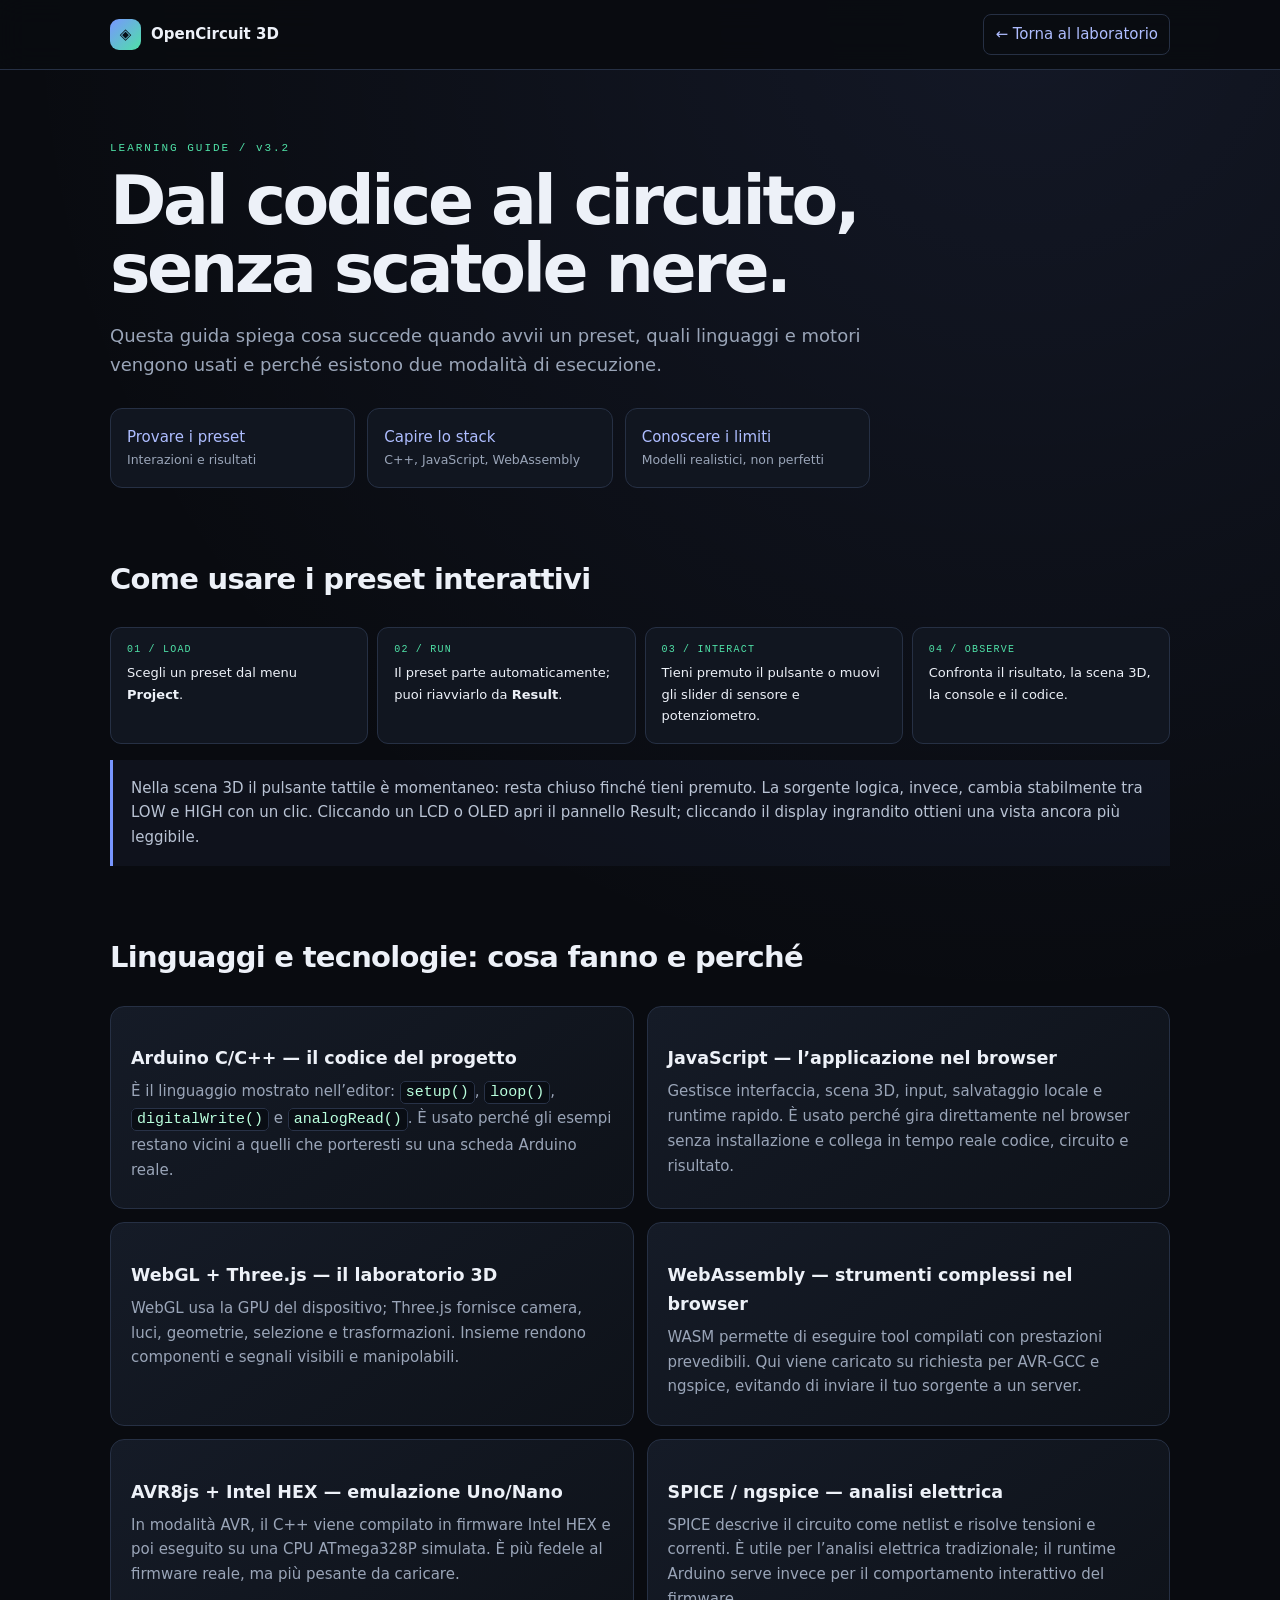
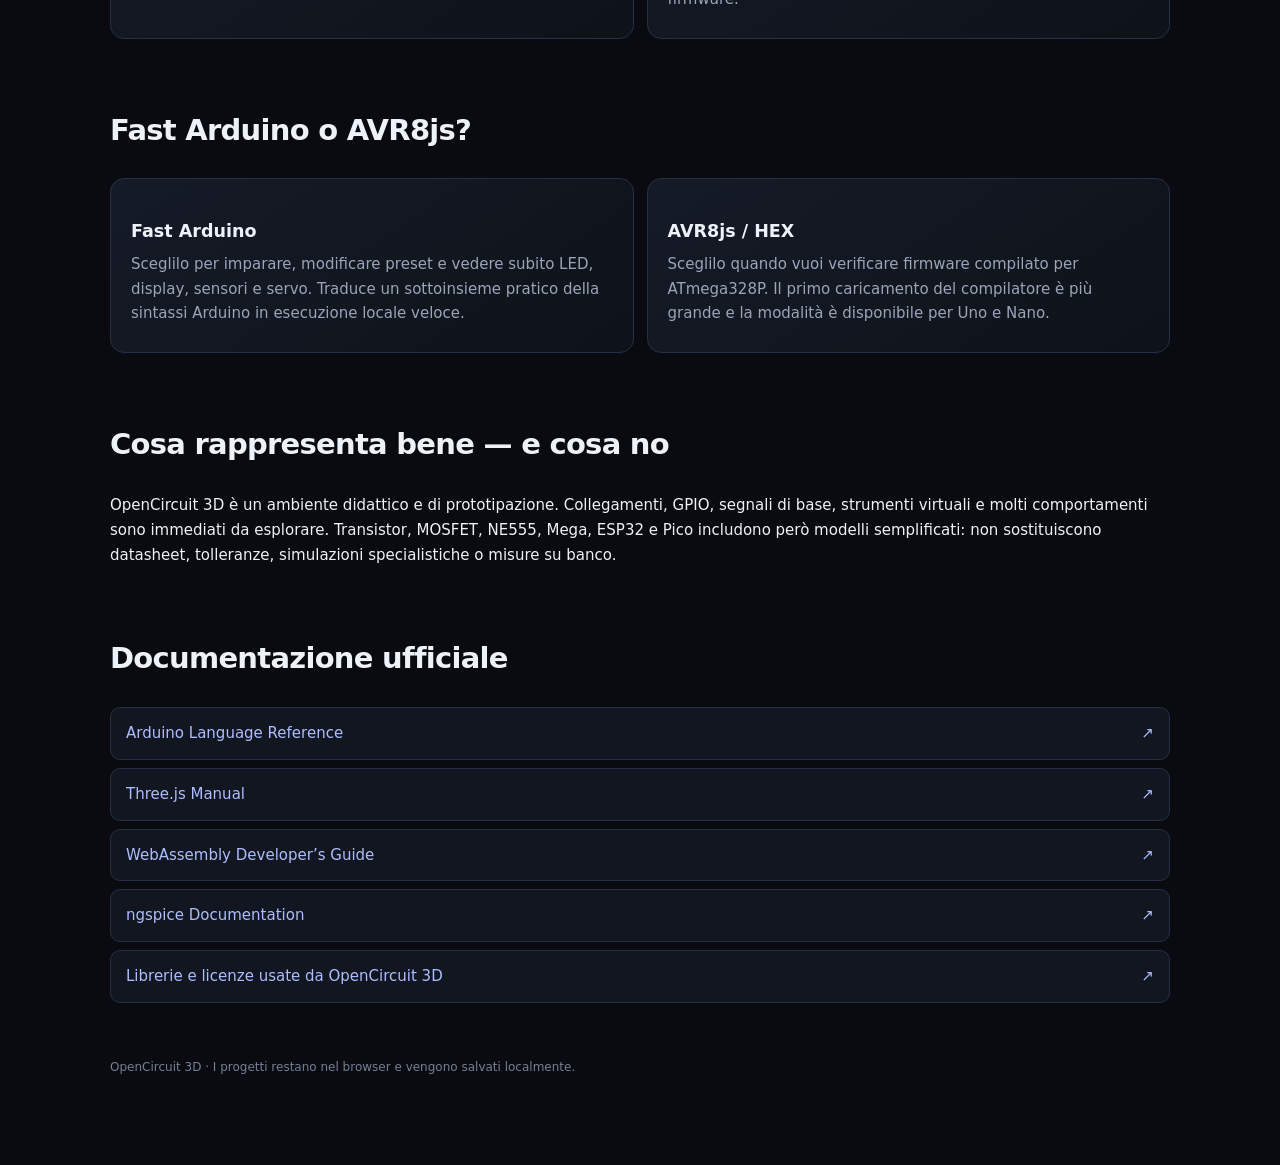
==== guide.html @ 441a242d "ux e ui imrov" ====
<!doctype html>
<html lang="it">
<head>
<meta charset="utf-8">
<meta name="viewport" content="width=device-width,initial-scale=1">
<meta name="theme-color" content="#090b10">
<title>Guida — OpenCircuit 3D</title>
<style>
:root{color-scheme:dark;--bg:#090b10;--panel:#111620;--border:#263044;--text:#edf1f8;--muted:#9aa5b8;--accent:#7896ff;--green:#4fe1a7}*{box-sizing:border-box}html{scroll-behavior:smooth}body{margin:0;background:radial-gradient(circle at 80% 0,#7896ff18,transparent 34%),var(--bg);color:var(--text);font:15px/1.65 Inter,ui-sans-serif,system-ui,-apple-system,Segoe UI,sans-serif}a{color:#aebdff}header{position:sticky;top:0;z-index:5;display:flex;align-items:center;justify-content:space-between;gap:20px;padding:14px max(22px,calc((100vw - 1060px)/2));border-bottom:1px solid var(--border);background:#090b10e8;backdrop-filter:blur(14px)}.brand{display:flex;align-items:center;gap:10px;color:var(--text);text-decoration:none;font-weight:750}.mark{display:grid;place-items:center;width:31px;height:31px;border-radius:9px;background:linear-gradient(135deg,var(--accent),var(--green));color:#071019}.back{padding:7px 11px;border:1px solid var(--border);border-radius:8px;text-decoration:none}main{width:min(1060px,calc(100% - 40px));margin:auto;padding:72px 0 90px}.hero{max-width:760px;margin-bottom:62px}.eyebrow{color:var(--green);font:11px ui-monospace,monospace;letter-spacing:.18em}.hero h1{margin:13px 0 18px;font-size:clamp(36px,7vw,68px);line-height:1;letter-spacing:-.05em}.hero p{color:var(--muted);font-size:18px}.quick{display:grid;grid-template-columns:repeat(3,1fr);gap:12px;margin-top:28px}.quick a{padding:16px;border:1px solid var(--border);border-radius:12px;background:#111620;text-decoration:none}.quick small{display:block;color:var(--muted)}section{scroll-margin-top:80px;margin-top:68px}h2{font-size:29px;letter-spacing:-.025em}h3{margin-bottom:5px}.grid{display:grid;grid-template-columns:repeat(2,1fr);gap:13px}.card{padding:20px;border:1px solid var(--border);border-radius:14px;background:linear-gradient(145deg,#151b27,#0e1219)}.card p{margin:6px 0;color:var(--muted)}code{padding:2px 5px;border:1px solid #283247;border-radius:5px;background:#090d14;color:#b9ffdd}.flow{display:grid;grid-template-columns:repeat(4,1fr);gap:9px}.step{position:relative;padding:16px;border:1px solid var(--border);border-radius:11px;background:var(--panel)}.step b{display:block;color:var(--green);font:10px ui-monospace,monospace;letter-spacing:.12em}.step span{display:block;margin-top:7px;font-size:13px}.note{margin-top:16px;padding:16px 18px;border-left:3px solid var(--accent);background:#7896ff0d;color:#b9c3d4}.docs{display:grid;gap:8px}.docs a{display:flex;justify-content:space-between;gap:16px;padding:13px 15px;border:1px solid var(--border);border-radius:10px;background:var(--panel);text-decoration:none}.docs a::after{content:"↗"}footer{padding-top:55px;color:#738096;font-size:12px}@media(max-width:760px){main{padding-top:45px}.quick,.grid,.flow{grid-template-columns:1fr}.hero p{font-size:16px}header{padding:12px 18px}}
</style>
</head>
<body>
<header><a class="brand" href="./index.html"><span class="mark">◈</span>OpenCircuit 3D</a><a class="back" href="./index.html">← Torna al laboratorio</a></header>
<main>
 <div class="hero"><div class="eyebrow">LEARNING GUIDE / v3.2</div><h1>Dal codice al circuito, senza scatole nere.</h1><p>Questa guida spiega cosa succede quando avvii un preset, quali linguaggi e motori vengono usati e perché esistono due modalità di esecuzione.</p><div class="quick"><a href="#presets">Provare i preset<small>Interazioni e risultati</small></a><a href="#stack">Capire lo stack<small>C++, JavaScript, WebAssembly</small></a><a href="#limiti">Conoscere i limiti<small>Modelli realistici, non perfetti</small></a></div></div>

 <section id="presets"><h2>Come usare i preset interattivi</h2><div class="flow"><div class="step"><b>01 / LOAD</b><span>Scegli un preset dal menu <strong>Project</strong>.</span></div><div class="step"><b>02 / RUN</b><span>Il preset parte automaticamente; puoi riavviarlo da <strong>Result</strong>.</span></div><div class="step"><b>03 / INTERACT</b><span>Tieni premuto il pulsante o muovi gli slider di sensore e potenziometro.</span></div><div class="step"><b>04 / OBSERVE</b><span>Confronta il risultato, la scena 3D, la console e il codice.</span></div></div><div class="note">Nella scena 3D il pulsante tattile è momentaneo: resta chiuso finché tieni premuto. La sorgente logica, invece, cambia stabilmente tra LOW e HIGH con un clic. Cliccando un LCD o OLED apri il pannello Result; cliccando il display ingrandito ottieni una vista ancora più leggibile.</div></section>

 <section id="stack"><h2>Linguaggi e tecnologie: cosa fanno e perché</h2><div class="grid">
  <article class="card"><h3>Arduino C/C++ — il codice del progetto</h3><p>È il linguaggio mostrato nell’editor: <code>setup()</code>, <code>loop()</code>, <code>digitalWrite()</code> e <code>analogRead()</code>. È usato perché gli esempi restano vicini a quelli che porteresti su una scheda Arduino reale.</p></article>
  <article class="card"><h3>JavaScript — l’applicazione nel browser</h3><p>Gestisce interfaccia, scena 3D, input, salvataggio locale e runtime rapido. È usato perché gira direttamente nel browser senza installazione e collega in tempo reale codice, circuito e risultato.</p></article>
  <article class="card"><h3>WebGL + Three.js — il laboratorio 3D</h3><p>WebGL usa la GPU del dispositivo; Three.js fornisce camera, luci, geometrie, selezione e trasformazioni. Insieme rendono componenti e segnali visibili e manipolabili.</p></article>
  <article class="card"><h3>WebAssembly — strumenti complessi nel browser</h3><p>WASM permette di eseguire tool compilati con prestazioni prevedibili. Qui viene caricato su richiesta per AVR-GCC e ngspice, evitando di inviare il tuo sorgente a un server.</p></article>
  <article class="card"><h3>AVR8js + Intel HEX — emulazione Uno/Nano</h3><p>In modalità AVR, il C++ viene compilato in firmware Intel HEX e poi eseguito su una CPU ATmega328P simulata. È più fedele al firmware reale, ma più pesante da caricare.</p></article>
  <article class="card"><h3>SPICE / ngspice — analisi elettrica</h3><p>SPICE descrive il circuito come netlist e risolve tensioni e correnti. È utile per l’analisi elettrica tradizionale; il runtime Arduino serve invece per il comportamento interattivo del firmware.</p></article>
 </div></section>

 <section><h2>Fast Arduino o AVR8js?</h2><div class="grid"><article class="card"><h3>Fast Arduino</h3><p>Sceglilo per imparare, modificare preset e vedere subito LED, display, sensori e servo. Traduce un sottoinsieme pratico della sintassi Arduino in esecuzione locale veloce.</p></article><article class="card"><h3>AVR8js / HEX</h3><p>Sceglilo quando vuoi verificare firmware compilato per ATmega328P. Il primo caricamento del compilatore è più grande e la modalità è disponibile per Uno e Nano.</p></article></div></section>

 <section id="limiti"><h2>Cosa rappresenta bene — e cosa no</h2><p>OpenCircuit 3D è un ambiente didattico e di prototipazione. Collegamenti, GPIO, segnali di base, strumenti virtuali e molti comportamenti sono immediati da esplorare. Transistor, MOSFET, NE555, Mega, ESP32 e Pico includono però modelli semplificati: non sostituiscono datasheet, tolleranze, simulazioni specialistiche o misure su banco.</p></section>

 <section><h2>Documentazione ufficiale</h2><div class="docs"><a href="https://docs.arduino.cc/language-reference/" target="_blank" rel="noopener">Arduino Language Reference</a><a href="https://threejs.org/manual/" target="_blank" rel="noopener">Three.js Manual</a><a href="https://webassembly.org/getting-started/developers-guide/" target="_blank" rel="noopener">WebAssembly Developer’s Guide</a><a href="https://ngspice.sourceforge.io/docs.html" target="_blank" rel="noopener">ngspice Documentation</a><a href="./THIRD_PARTY.md" target="_blank" rel="noopener">Librerie e licenze usate da OpenCircuit 3D</a></div></section>
 <footer>OpenCircuit 3D · I progetti restano nel browser e vengono salvati localmente.</footer>
</main>
</body>
</html>
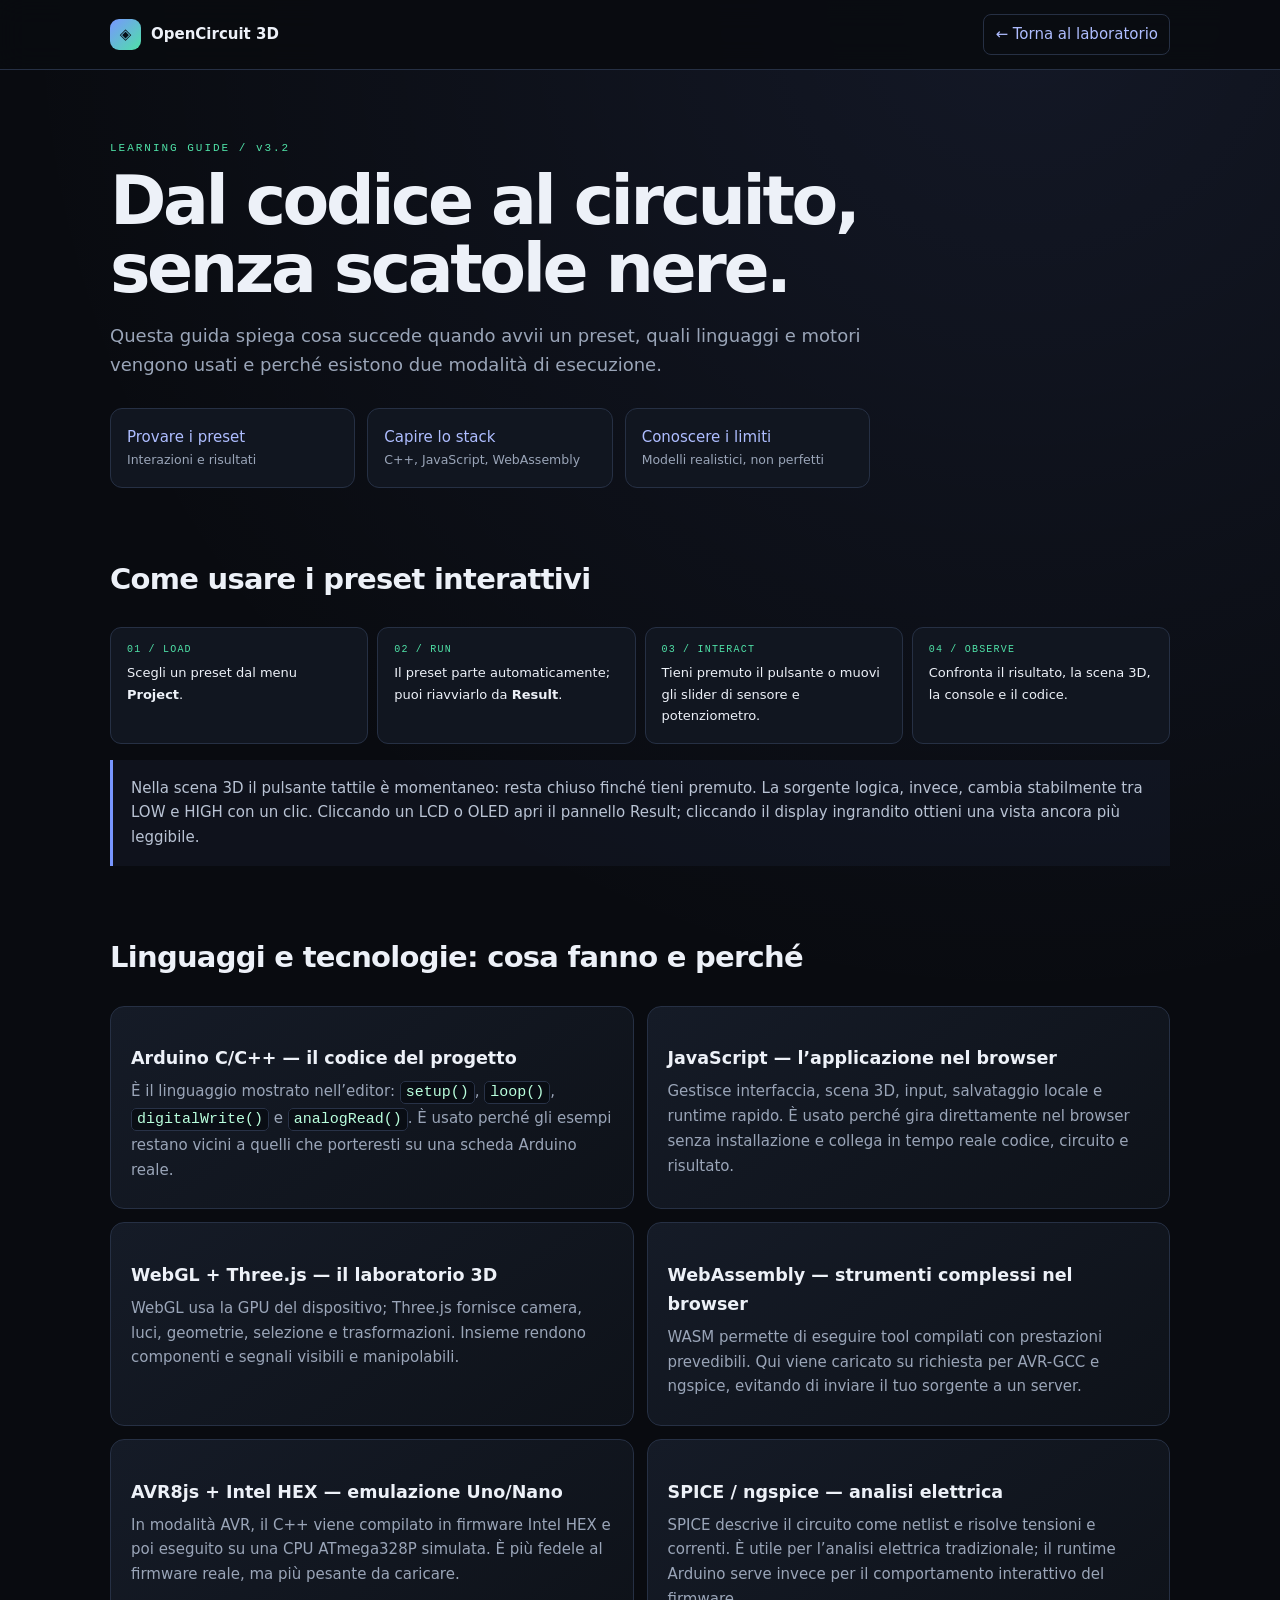
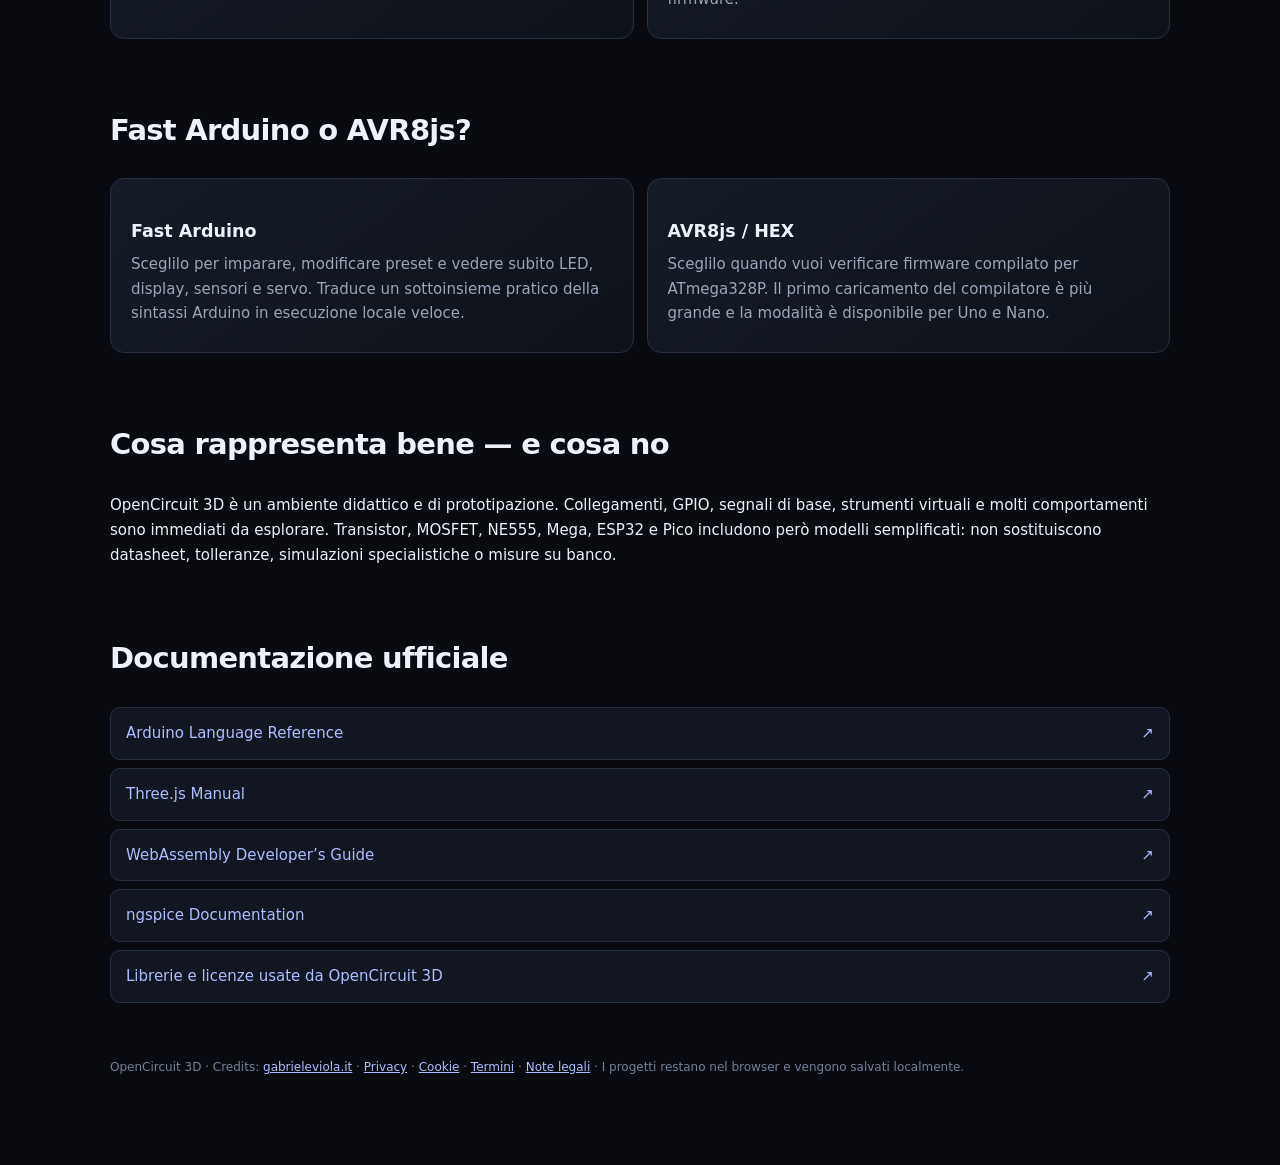
==== commit 9c3999d8: "legal" ====
--- a/guide.html
+++ b/guide.html
@@ -30,7 +30,7 @@
  <section id="limiti"><h2>Cosa rappresenta bene — e cosa no</h2><p>OpenCircuit 3D è un ambiente didattico e di prototipazione. Collegamenti, GPIO, segnali di base, strumenti virtuali e molti comportamenti sono immediati da esplorare. Transistor, MOSFET, NE555, Mega, ESP32 e Pico includono però modelli semplificati: non sostituiscono datasheet, tolleranze, simulazioni specialistiche o misure su banco.</p></section>
 
  <section><h2>Documentazione ufficiale</h2><div class="docs"><a href="https://docs.arduino.cc/language-reference/" target="_blank" rel="noopener">Arduino Language Reference</a><a href="https://threejs.org/manual/" target="_blank" rel="noopener">Three.js Manual</a><a href="https://webassembly.org/getting-started/developers-guide/" target="_blank" rel="noopener">WebAssembly Developer’s Guide</a><a href="https://ngspice.sourceforge.io/docs.html" target="_blank" rel="noopener">ngspice Documentation</a><a href="./THIRD_PARTY.md" target="_blank" rel="noopener">Librerie e licenze usate da OpenCircuit 3D</a></div></section>
- <footer>OpenCircuit 3D · I progetti restano nel browser e vengono salvati localmente.</footer>
+ <footer>OpenCircuit 3D · Credits: <a href="https://gabrieleviola.it" target="_blank" rel="author noopener">gabrieleviola.it</a> · <a href="./privacy.html">Privacy</a> · <a href="./cookies.html">Cookie</a> · <a href="./terms.html">Termini</a> · <a href="./legal.html">Note legali</a> · I progetti restano nel browser e vengono salvati localmente.</footer>
 </main>
 </body>
 </html>
